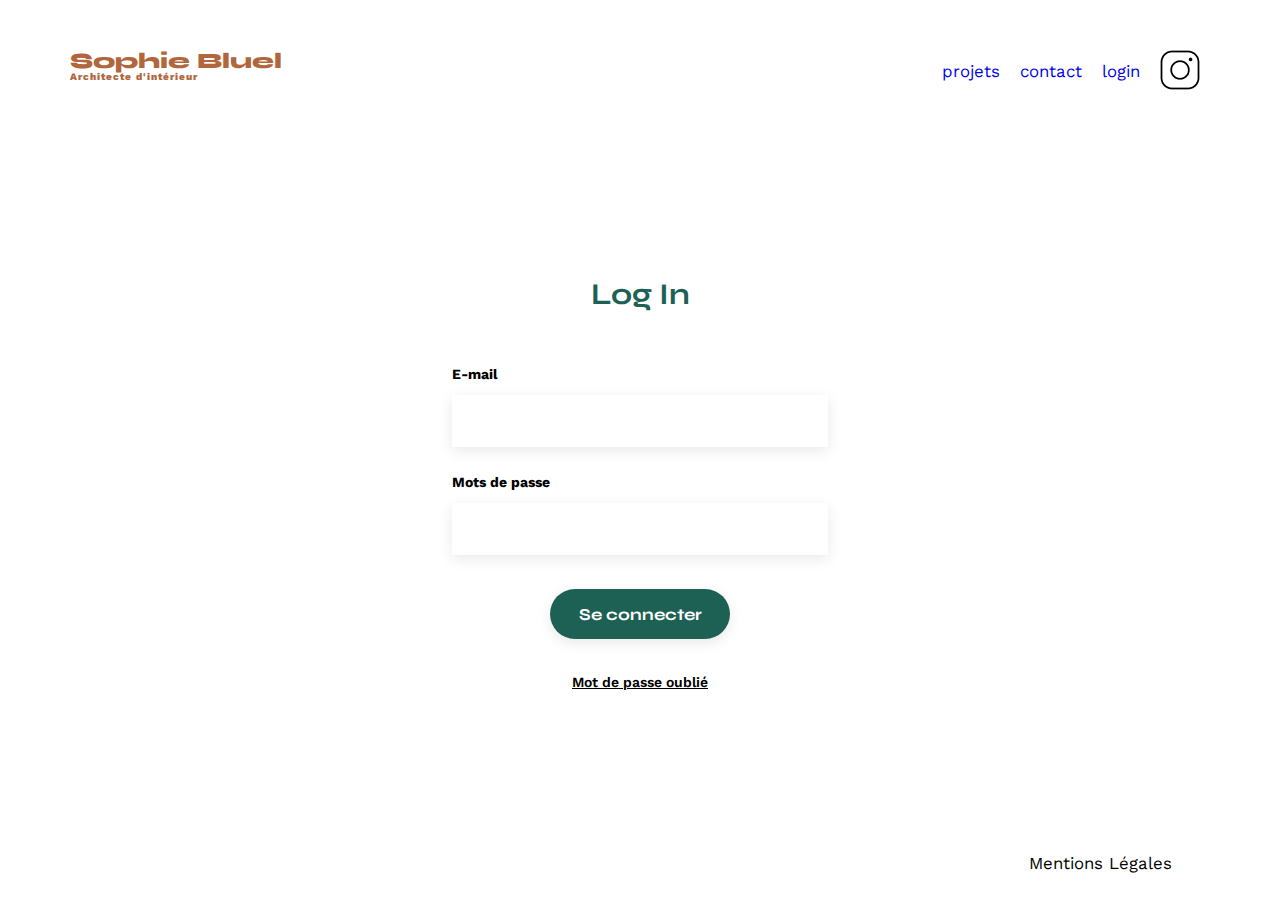
==== login.html @ 752ed4eb "feat(html/css): add login page" ====
<!DOCTYPE html>
<html lang="fr">
<head>
	<meta charset="UTF-8">
	<title>Sophie Bluel - Architecte d'intérieur</title>
	<meta name="viewport" content="width=device-width, initial-scale=1.0">
	<link rel="preconnect" href="https://fonts.googleapis.com">
	<link rel="preconnect" href="https://fonts.gstatic.com" crossorigin>
	<link href="https://fonts.googleapis.com/css2?family=Syne:wght@700;800&family=Work+Sans&display=swap" rel="stylesheet">
	<meta name="description" content="">
	<link rel="stylesheet" href="./assets/style.css">
	<script src="./assets/script.js"></script>
</head>
<body>
<header>
	<h1>Sophie Bluel <span>Architecte d'intérieur</span></h1>
	<nav>
		<ul>
			<li><a href="index.html#portfolio">projets</a></li>
			<li><a href="index.html#contact">contact</a></li>
			<li><a href="login.html">login</a></li>
			<li><img src="./assets/icons/instagram.png" alt="Instagram"></li>
		</ul>
	</nav>
</header>
<main>
	<section class="login">
		<h2>Log In</h2>
		<form action="#" method="post">
      <div class="fields">
        <div class="field">
          <label for="name">E-mail</label>
          <input type="text" name="name" id="name">
        </div>
        <div class="field">
          <label for="password">Mots de passe</label>
          <input type="password" name="password" id="password">
        </div>
      </div>
			<input type="submit" value="Se connecter">
      <input type="button" value="Mot de passe oublié">
		</form>
	</section>
</main>

<footer>
	<nav>
		<ul>
			<li>Mentions Légales</li>
		</ul>
	</nav>
</footer>
</body>
</html>
---- assets/style.css ----
/* http://meyerweb.com/eric/tools/css/reset/
   v2.0 | 20110126
   License: none (public domain)
*/

html, body, div, span, applet, object, iframe,
h1, h2, h3, h4, h5, h6, p, blockquote, pre,
a, abbr, acronym, address, big, cite, code,
del, dfn, em, img, ins, kbd, q, s, samp,
small, strike, strong, sub, sup, tt, var,
b, u, i, center,
dl, dt, dd, ol, ul, li,
fieldset, form, label, legend,
table, caption, tbody, tfoot, thead, tr, th, td,
article, aside, canvas, details, embed,
figure, figcaption, footer, header, hgroup,
menu, nav, output, ruby, section, summary,
time, mark, audio, video {
	margin: 0;
	padding: 0;
	border: 0;
	font-size: 100%;
	font: inherit;
	vertical-align: baseline;
	text-decoration: none;
}
/* HTML5 display-role reset for older browsers */
article, aside, details, figcaption, figure,
footer, header, hgroup, menu, nav, section {
	display: block;
}
body {
	line-height: 1;
}
ol, ul {
	list-style: none;
}
blockquote, q {
	quotes: none;
}
blockquote:before, blockquote:after,
q:before, q:after {
	content: '';
	content: none;
}
table {
	border-collapse: collapse;
	border-spacing: 0;
}
/** end reset css**/
body {
	display: flex;
	flex-direction: column;
	min-height: 100vh;
	max-width: 1140px;
	margin:auto;
	font-family: 'Work Sans' ;
	font-size: 14px;
}

main {
	display: flex;
	flex-direction: column;
	flex-grow: 1;
	justify-content: center;
}

header {
	display: flex;
	justify-content: space-between;
	margin: 50px 0
}
section {
	margin: 50px 0
}

h1{
	display: flex;
	flex-direction: column;
	font-family: 'Syne';
	font-size: 22px;
	font-weight: 800;
	color: #B1663C
}

h1 > span {
	font-family: 'Work Sans';
	font-size:10px;
	letter-spacing: 0.1em;
;
}

h2{
	font-family: 'Syne';
	font-weight: 700;
	font-size: 30px;
	color: #1D6154
}
nav ul {
	display: flex;
	align-items: center;
	list-style-type: none;

}
nav li {
	padding: 0 10px;
	font-size: 1.2em;
}

li:hover {
	color: #B1663C;
}
#introduction {
	display: flex;
	align-items: center;
}
#introduction figure {
	flex: 1
}
#introduction img {
	display: block;
	margin: auto;
	width: 80%;
}

#introduction article {
	flex: 1
}
#introduction h2 {
	margin-bottom: 1em;
}

#introduction p {
	margin-bottom: 0.5em;
}
#portfolio h2 {
	text-align: center;
	margin-bottom: 1em;
}

.category {
	display: flex;
	justify-content: center;
	margin-bottom: 2em;
	gap: 0.62rem
}

.category li {
	display: flex;
	height: 100%;
	padding: 9px 28px;
	border-radius: 60px;
	border: 1px #1D6154 solid;
	justify-content: center;
	color: #1D6154;

	text-align: center;
	font-family: Syne;
	font-size: 1rem;
	font-style: normal;
	font-weight: 700;
	line-height: normal;
}

.category li:hover {
	background: #207a69;
	border-color: #207a69;
	cursor: pointer;
	color: white;
}


.category .active {
	background: #1D6154;
	color: white;
}

.gallery {
	width: 100%;
	display: grid;
	grid-template-columns: 1fr 1fr 1fr;
	grid-column-gap: 20px;
	grid-row-gap: 20px;
}

.gallery img {
	width: 100%;

}
#contact {
	width: 50%;
margin: auto;
}
#contact > * {
	text-align: center;

}
#contact h2{
	margin-bottom: 20px;
}
#contact form {
	text-align: left;
	margin-top:30px;
	display: flex;
	flex-direction: column;
}

#contact input {
	height: 50px;
	font-size: 1.2em;
	border: none;
	box-shadow: 0px 4px 14px rgba(0, 0, 0, 0.09);
}
#contact label {
	margin: 2em 0 1em 0;
}
#contact textarea {
	border: none;
	box-shadow: 0px 4px 14px rgba(0, 0, 0, 0.09);
}

.login {
	width: 33%;
	height: 100%;
	margin: auto;
}
.login > * {
	text-align: center;
	font-weight: 700;
}
.login h2{
	margin-bottom: 20px;
}
.login form {
	text-align: left;
	margin-top:30px;
	display: flex;
	flex-direction: column;
}

.login .field {
	display: flex;
	flex-direction: column;
	justify-content: space-between;
}

.login input {
	height: 50px;
	font-size: 1.2em;
	border: none;
	box-shadow: 0px 4px 14px rgba(0, 0, 0, 0.09);
}
.login label {
	margin: 2em 0 1em 0;
}

input[type="button"]{

	box-shadow: none;
	height: fit-content;
	background-color: white;
	width: fit-content;

	margin: auto;
	font-family: "Work Sans";
	font-size: 0.875rem;
	font-style: normal;
	font-weight: 600;
	line-height: normal;
	text-decoration-line: underline;
}

	
input[type="button"]:hover {
	cursor: pointer;
}

input[type="submit"]{
	font-family: 'Syne';
	font-weight: 700;
	color: white;
	background-color: #1D6154;
	margin : 2em auto ;
	width: 180px;
	text-align: center;
	border-radius: 60px ;
}

input[type="submit"]:hover {
	background-color: #207a69;
	cursor: pointer;
}

footer nav ul {
	display: flex;
	justify-content: flex-end;
	margin: 2em
}
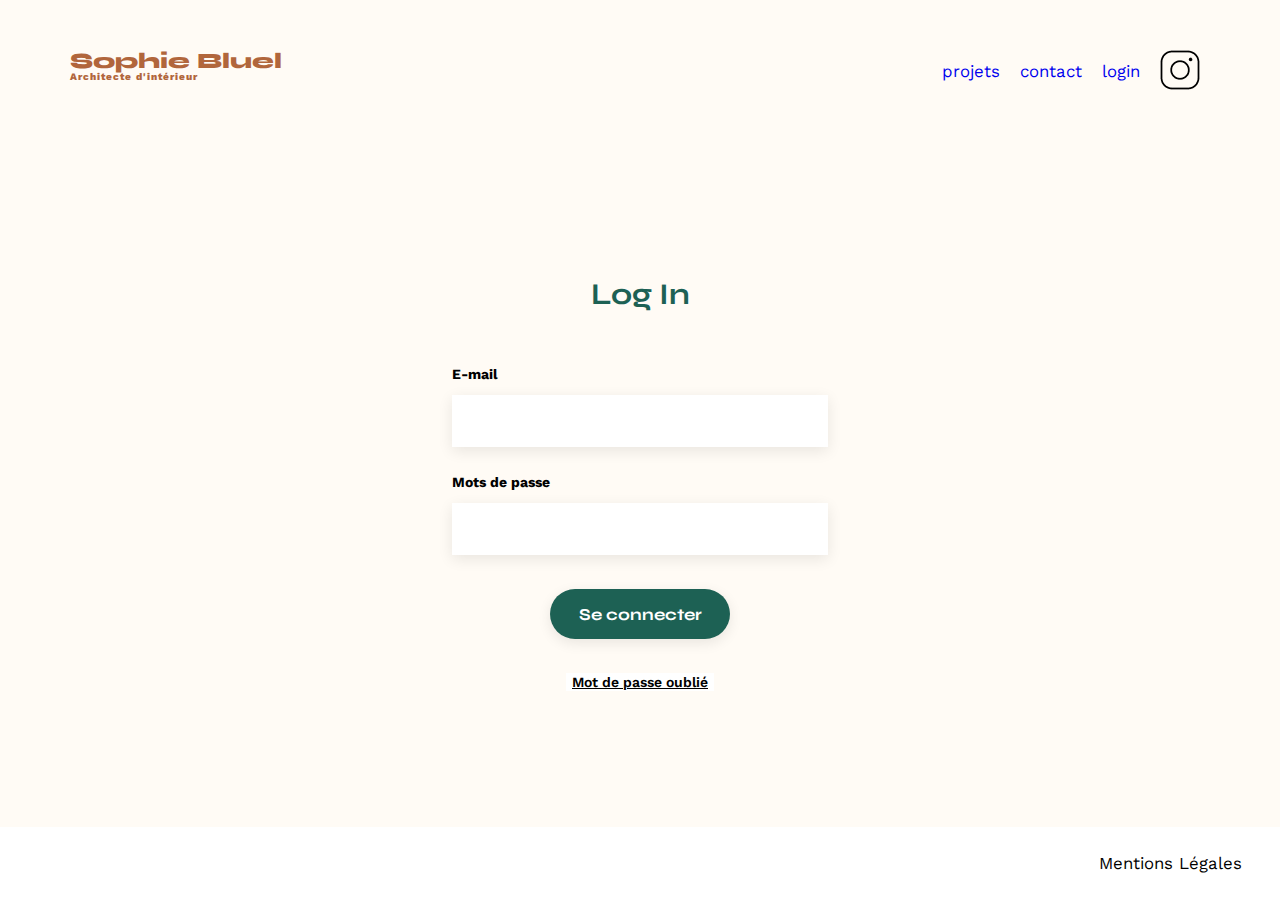
==== commit 9c414763: "feat: login/logout functionality and edit button/banner" ====
--- a/login.html
+++ b/login.html
@@ -1,54 +1,63 @@
 <!DOCTYPE html>
 <html lang="fr">
-<head>
-	<meta charset="UTF-8">
-	<title>Sophie Bluel - Architecte d'intérieur</title>
-	<meta name="viewport" content="width=device-width, initial-scale=1.0">
-	<link rel="preconnect" href="https://fonts.googleapis.com">
-	<link rel="preconnect" href="https://fonts.gstatic.com" crossorigin>
-	<link href="https://fonts.googleapis.com/css2?family=Syne:wght@700;800&family=Work+Sans&display=swap" rel="stylesheet">
-	<meta name="description" content="">
-	<link rel="stylesheet" href="./assets/style.css">
-	<script src="./assets/script.js"></script>
-</head>
-<body>
-<header>
-	<h1>Sophie Bluel <span>Architecte d'intérieur</span></h1>
-	<nav>
-		<ul>
-			<li><a href="index.html#portfolio">projets</a></li>
-			<li><a href="index.html#contact">contact</a></li>
-			<li><a href="login.html">login</a></li>
-			<li><img src="./assets/icons/instagram.png" alt="Instagram"></li>
-		</ul>
-	</nav>
-</header>
-<main>
-	<section class="login">
-		<h2>Log In</h2>
-		<form action="#" method="post">
-      <div class="fields">
-        <div class="field">
-          <label for="name">E-mail</label>
-          <input type="text" name="name" id="name">
-        </div>
-        <div class="field">
-          <label for="password">Mots de passe</label>
-          <input type="password" name="password" id="password">
-        </div>
-      </div>
-			<input type="submit" value="Se connecter">
-      <input type="button" value="Mot de passe oublié">
-		</form>
-	</section>
-</main>
+  <head>
+    <meta charset="UTF-8" />
+    <title>Sophie Bluel - Architecte d'intérieur</title>
+    <meta name="viewport" content="width=device-width, initial-scale=1.0" />
+    <link rel="preconnect" href="https://fonts.googleapis.com" />
+    <link rel="preconnect" href="https://fonts.gstatic.com" crossorigin />
+    <link
+      href="https://fonts.googleapis.com/css2?family=Syne:wght@700;800&family=Work+Sans&display=swap"
+      rel="stylesheet"
+    />
+    <meta name="description" content="" />
+    <link rel="stylesheet" href="./assets/style.css" />
+    <script src="./scripts/login.js" type="module"></script>
+  </head>
+  <body>
+    <header>
+      <h1>Sophie Bluel <span>Architecte d'intérieur</span></h1>
+      <nav>
+        <ul>
+          <li><a href="index.html#portfolio">projets</a></li>
+          <li><a href="index.html#contact">contact</a></li>
+          <li><a href="login.html">login</a></li>
+          <li><img src="./assets/icons/instagram.png" alt="Instagram" /></li>
+        </ul>
+      </nav>
+    </header>
+    <main>
+      <section class="login">
+        <h2>Log In</h2>
+        <form action="#" method="post">
+          <div class="fields">
+            <div class="field">
+              <div class="title">
+                <label for="email">E-mail</label>
+                <p class="err-email">L'utillisateur n'existe pas</p>
+              </div>
+              <input type="email" name="email" id="email" required />
+            </div>
+            <div class="field">
+              <div class="title">
+                <label for="password">Mots de passe</label>
+                <p class="err-password">Mots de passe incorrect</p>
+              </div>
+              <input type="password" name="password" id="password" required />
+            </div>
+          </div>
+          <input type="submit" value="Se connecter" />
+          <input type="button" value="Mot de passe oublié" />
+        </form>
+      </section>
+    </main>
 
-<footer>
-	<nav>
-		<ul>
-			<li>Mentions Légales</li>
-		</ul>
-	</nav>
-</footer>
-</body>
+    <footer>
+      <nav>
+        <ul>
+          <li>Mentions Légales</li>
+        </ul>
+      </nav>
+    </footer>
+  </body>
 </html>
--- a/assets/style.css
+++ b/assets/style.css
@@ -3,297 +3,463 @@
    License: none (public domain)
 */
 
-html, body, div, span, applet, object, iframe,
-h1, h2, h3, h4, h5, h6, p, blockquote, pre,
-a, abbr, acronym, address, big, cite, code,
-del, dfn, em, img, ins, kbd, q, s, samp,
-small, strike, strong, sub, sup, tt, var,
-b, u, i, center,
-dl, dt, dd, ol, ul, li,
-fieldset, form, label, legend,
-table, caption, tbody, tfoot, thead, tr, th, td,
-article, aside, canvas, details, embed,
-figure, figcaption, footer, header, hgroup,
-menu, nav, output, ruby, section, summary,
-time, mark, audio, video {
-	margin: 0;
-	padding: 0;
-	border: 0;
-	font-size: 100%;
-	font: inherit;
-	vertical-align: baseline;
-	text-decoration: none;
+html,
+body,
+div,
+span,
+applet,
+object,
+iframe,
+h1,
+h2,
+h3,
+h4,
+h5,
+h6,
+p,
+blockquote,
+pre,
+a,
+abbr,
+acronym,
+address,
+big,
+cite,
+code,
+del,
+dfn,
+em,
+img,
+ins,
+kbd,
+q,
+s,
+samp,
+small,
+strike,
+strong,
+sub,
+sup,
+tt,
+var,
+b,
+u,
+i,
+center,
+dl,
+dt,
+dd,
+ol,
+ul,
+li,
+fieldset,
+form,
+label,
+legend,
+table,
+caption,
+tbody,
+tfoot,
+thead,
+tr,
+th,
+td,
+article,
+aside,
+canvas,
+details,
+embed,
+figure,
+figcaption,
+footer,
+header,
+hgroup,
+menu,
+nav,
+output,
+ruby,
+section,
+summary,
+time,
+mark,
+audio,
+video {
+  margin: 0;
+  padding: 0;
+  border: 0;
+  font-size: 100%;
+  font: inherit;
+  vertical-align: baseline;
+  text-decoration: none;
 }
 /* HTML5 display-role reset for older browsers */
-article, aside, details, figcaption, figure,
-footer, header, hgroup, menu, nav, section {
-	display: block;
+article,
+aside,
+details,
+figcaption,
+figure,
+footer,
+header,
+hgroup,
+menu,
+nav,
+section {
+  display: block;
 }
 body {
-	line-height: 1;
-}
-ol, ul {
-	list-style: none;
-}
-blockquote, q {
-	quotes: none;
-}
-blockquote:before, blockquote:after,
-q:before, q:after {
-	content: '';
-	content: none;
+  line-height: 1;
+}
+ol,
+ul {
+  list-style: none;
+}
+blockquote,
+q {
+  quotes: none;
+}
+blockquote:before,
+blockquote:after,
+q:before,
+q:after {
+  content: "";
+  content: none;
 }
 table {
-	border-collapse: collapse;
-	border-spacing: 0;
+  border-collapse: collapse;
+  border-spacing: 0;
 }
 /** end reset css**/
 body {
-	display: flex;
-	flex-direction: column;
-	min-height: 100vh;
-	max-width: 1140px;
-	margin:auto;
-	font-family: 'Work Sans' ;
-	font-size: 14px;
+  display: flex;
+  flex-direction: column;
+  min-height: 100vh;
+  font-family: "Work Sans";
+  font-size: 14px;
+  align-items: center;
+  justify-content: center;
+  background: #fffbf5;
 }
 
 main {
-	display: flex;
-	flex-direction: column;
-	flex-grow: 1;
-	justify-content: center;
+  width: 100%;
+  max-width: 1140px;
+  display: flex;
+  flex-direction: column;
+  flex-grow: 1;
+  justify-content: center;
 }
 
 header {
-	display: flex;
-	justify-content: space-between;
-	margin: 50px 0
+  width: 100%;
+  max-width: 1140px;
+  display: flex;
+  justify-content: space-between;
+  margin: 50px 0;
 }
 section {
-	margin: 50px 0
-}
-
-h1{
-	display: flex;
-	flex-direction: column;
-	font-family: 'Syne';
-	font-size: 22px;
-	font-weight: 800;
-	color: #B1663C
+  margin: 50px 0;
+}
+
+h1 {
+  display: flex;
+  flex-direction: column;
+  font-family: "Syne";
+  font-size: 22px;
+  font-weight: 800;
+  color: #b1663c;
 }
 
 h1 > span {
-	font-family: 'Work Sans';
-	font-size:10px;
-	letter-spacing: 0.1em;
-;
-}
-
-h2{
-	font-family: 'Syne';
-	font-weight: 700;
-	font-size: 30px;
-	color: #1D6154
+  font-family: "Work Sans";
+  font-size: 10px;
+  letter-spacing: 0.1em;
+}
+
+h2 {
+  font-family: "Syne";
+  font-weight: 700;
+  font-size: 30px;
+  color: #1d6154;
 }
 nav ul {
-	display: flex;
-	align-items: center;
-	list-style-type: none;
-
+  display: flex;
+  align-items: center;
+  list-style-type: none;
 }
 nav li {
-	padding: 0 10px;
-	font-size: 1.2em;
+  padding: 0 10px;
+  font-size: 1.2em;
 }
 
 li:hover {
-	color: #B1663C;
+  color: #b1663c;
 }
 #introduction {
-	display: flex;
-	align-items: center;
+  display: flex;
+  align-items: center;
 }
 #introduction figure {
-	flex: 1
+  flex: 1;
 }
 #introduction img {
-	display: block;
-	margin: auto;
-	width: 80%;
+  display: block;
+  margin: auto;
+  width: 80%;
 }
 
 #introduction article {
-	flex: 1
+  flex: 1;
 }
 #introduction h2 {
-	margin-bottom: 1em;
+  margin-bottom: 1em;
 }
 
 #introduction p {
-	margin-bottom: 0.5em;
+  margin-bottom: 0.5em;
 }
 #portfolio h2 {
-	text-align: center;
-	margin-bottom: 1em;
+  text-align: center;
+  margin-bottom: 1em;
+}
+
+.project {
+  display: flex;
+  margin: auto;
 }
 
 .category {
-	display: flex;
-	justify-content: center;
-	margin-bottom: 2em;
-	gap: 0.62rem
+  display: flex;
+  justify-content: center;
+  margin-bottom: 2em;
+  gap: 0.62rem;
 }
 
 .category li {
-	display: flex;
-	height: 100%;
-	padding: 9px 28px;
-	border-radius: 60px;
-	border: 1px #1D6154 solid;
-	justify-content: center;
-	color: #1D6154;
-
-	text-align: center;
-	font-family: Syne;
-	font-size: 1rem;
-	font-style: normal;
-	font-weight: 700;
-	line-height: normal;
+  display: flex;
+  height: 100%;
+  padding: 9px 28px;
+  border-radius: 60px;
+  border: 1px #1d6154 solid;
+  justify-content: center;
+  color: #1d6154;
+
+  text-align: center;
+  font-family: Syne;
+  font-size: 1rem;
+  font-style: normal;
+  font-weight: 700;
+  line-height: normal;
 }
 
 .category li:hover {
-	background: #207a69;
-	border-color: #207a69;
-	cursor: pointer;
-	color: white;
-}
-
+  background: #207a69;
+  border-color: #207a69;
+  cursor: pointer;
+  color: white;
+}
 
 .category .active {
-	background: #1D6154;
-	color: white;
+  background: #1d6154;
+  color: white;
 }
 
 .gallery {
-	width: 100%;
-	display: grid;
-	grid-template-columns: 1fr 1fr 1fr;
-	grid-column-gap: 20px;
-	grid-row-gap: 20px;
+  width: 100%;
+  display: grid;
+  grid-template-columns: 1fr 1fr 1fr;
+  grid-column-gap: 20px;
+  grid-row-gap: 20px;
 }
 
 .gallery img {
-	width: 100%;
-
+  width: 100%;
 }
 #contact {
-	width: 50%;
-margin: auto;
+  width: 50%;
+  margin: auto;
 }
 #contact > * {
-	text-align: center;
-
-}
-#contact h2{
-	margin-bottom: 20px;
+  text-align: center;
+}
+#contact h2 {
+  margin-bottom: 20px;
 }
 #contact form {
-	text-align: left;
-	margin-top:30px;
-	display: flex;
-	flex-direction: column;
+  text-align: left;
+  margin-top: 30px;
+  display: flex;
+  flex-direction: column;
 }
 
 #contact input {
-	height: 50px;
-	font-size: 1.2em;
-	border: none;
-	box-shadow: 0px 4px 14px rgba(0, 0, 0, 0.09);
+  height: 50px;
+  font-size: 1.2em;
+  border: none;
+  box-shadow: 0px 4px 14px rgba(0, 0, 0, 0.09);
 }
 #contact label {
-	margin: 2em 0 1em 0;
+  margin: 2em 0 1em 0;
 }
 #contact textarea {
-	border: none;
-	box-shadow: 0px 4px 14px rgba(0, 0, 0, 0.09);
+  border: none;
+  box-shadow: 0px 4px 14px rgba(0, 0, 0, 0.09);
 }
 
 .login {
-	width: 33%;
-	height: 100%;
-	margin: auto;
+  width: 33%;
+  height: 100%;
+  margin: auto;
 }
 .login > * {
-	text-align: center;
-	font-weight: 700;
-}
-.login h2{
-	margin-bottom: 20px;
+  text-align: center;
+  font-weight: 700;
+}
+.login h2 {
+  margin-bottom: 20px;
 }
 .login form {
-	text-align: left;
-	margin-top:30px;
-	display: flex;
-	flex-direction: column;
+  text-align: left;
+  margin-top: 30px;
+  display: flex;
+  flex-direction: column;
 }
 
 .login .field {
-	display: flex;
-	flex-direction: column;
-	justify-content: space-between;
+  display: flex;
+  flex-direction: column;
+  justify-content: space-between;
 }
 
 .login input {
-	height: 50px;
-	font-size: 1.2em;
-	border: none;
-	box-shadow: 0px 4px 14px rgba(0, 0, 0, 0.09);
-}
-.login label {
-	margin: 2em 0 1em 0;
-}
-
-input[type="button"]{
-
-	box-shadow: none;
-	height: fit-content;
-	background-color: white;
-	width: fit-content;
-
-	margin: auto;
-	font-family: "Work Sans";
-	font-size: 0.875rem;
-	font-style: normal;
-	font-weight: 600;
-	line-height: normal;
-	text-decoration-line: underline;
-}
-
-	
+  height: 50px;
+  font-size: 1.2em;
+  border: none;
+  box-shadow: 0px 4px 14px rgba(0, 0, 0, 0.09);
+}
+.login .title {
+  margin: 2em 0 1em 0;
+  display: flex;
+  align-items: center;
+  gap: 0.25rem;
+}
+
+.login .err-email,
+.err-password {
+  display: none;
+  color: #f40000;
+
+  height: 100%;
+
+  font-family: "Work Sans";
+  font-size: 0.825rem;
+  font-style: normal;
+  font-weight: 500;
+  line-height: normal;
+}
+
+input[type="button"] {
+  box-shadow: none;
+  height: fit-content;
+  background-color: white;
+  width: fit-content;
+
+  margin: auto;
+  font-family: "Work Sans";
+  font-size: 0.875rem;
+  font-style: normal;
+  font-weight: 600;
+  line-height: normal;
+  text-decoration-line: underline;
+}
+
 input[type="button"]:hover {
-	cursor: pointer;
-}
-
-input[type="submit"]{
-	font-family: 'Syne';
-	font-weight: 700;
-	color: white;
-	background-color: #1D6154;
-	margin : 2em auto ;
-	width: 180px;
-	text-align: center;
-	border-radius: 60px ;
+  cursor: pointer;
+}
+
+input[type="submit"] {
+  font-family: "Syne";
+  font-weight: 700;
+  color: white;
+  background-color: #1d6154;
+  margin: 2em auto;
+  width: 180px;
+  text-align: center;
+  border-radius: 60px;
 }
 
 input[type="submit"]:hover {
-	background-color: #207a69;
-	cursor: pointer;
-}
-
+  background-color: #207a69;
+  cursor: pointer;
+}
+
+footer {
+  width: 100%;
+  background-color: white;
+  margin: 0;
+}
 footer nav ul {
-	display: flex;
-	justify-content: flex-end;
-	margin: 2em
-}
-
+  display: flex;
+  justify-content: flex-end;
+  margin: 2em;
+}
+
+.edit {
+  display: flex;
+  align-items: center;
+  gap: 0.625rem;
+  margin: 0;
+}
+
+.edit .clickable {
+  cursor: pointer;
+}
+
+.edit.banner {
+  background: #000;
+  justify-content: center;
+  width: 100%;
+  padding: 1.25rem 0 1.25rem 0;
+}
+
+.edit.project {
+  height: 30px;
+  margin-bottom: 1rem;
+}
+
+.edit .title {
+  display: flex;
+  justify-content: center;
+  align-items: center;
+  gap: 0.5rem;
+}
+
+.edit .title p {
+  color: #000000;
+  text-align: center;
+  font-family: "Work Sans";
+  font-size: 1rem;
+  font-style: normal;
+  font-weight: 400;
+  line-height: normal;
+}
+
+.edit.banner p {
+  color: #fff;
+}
+
+.edit .icon {
+  width: 0.97375rem;
+  height: 0.97375rem;
+  color: #000000;
+  fill: #000000;
+}
+
+.edit.banner .icon {
+  fill: #fff;
+}
+
+.project {
+  display: flex;
+  gap: 0.625rem;
+  justify-content: center;
+}
